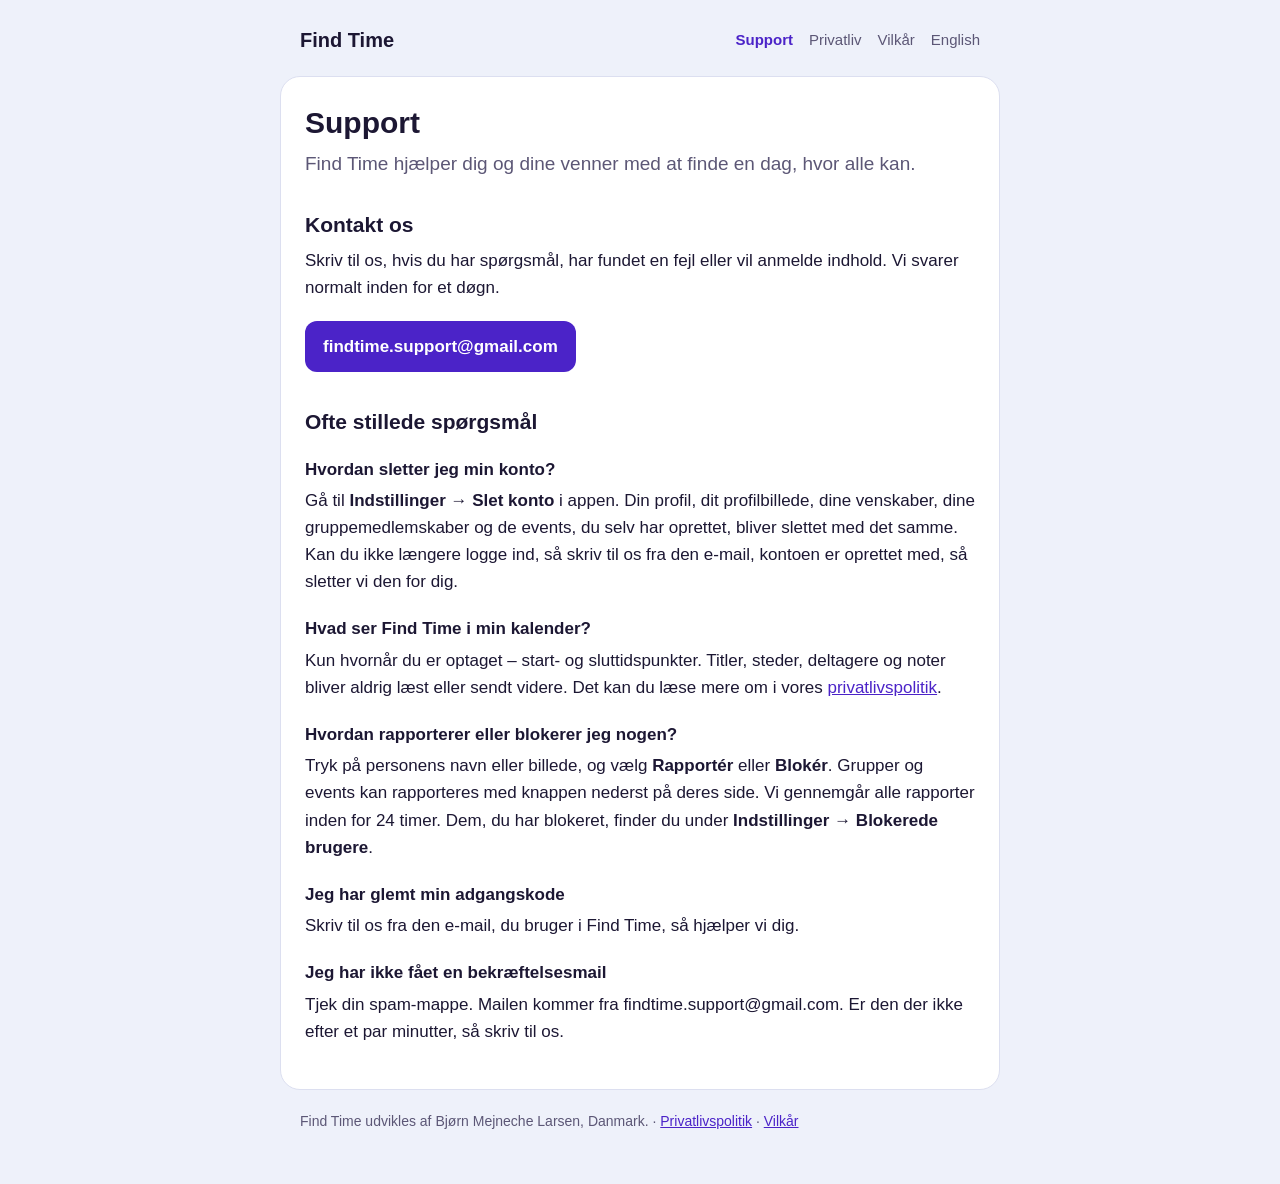
==== index.html @ 451dfdba "Tilføj support, privatlivspolitik, vilkår og bekræftelsesside på dansk og engelsk Co-Authored-By: Cl" ====
<!doctype html>
<html lang="da">
<head>
  <meta charset="utf-8">
  <meta name="viewport" content="width=device-width, initial-scale=1">
  <title>Find Time – Support</title>
  <meta name="description" content="Hjælp og kontakt til Find Time, appen der finder en dag, hvor alle kan.">
  <link rel="alternate" hreflang="en" href="en/">
  <link rel="stylesheet" href="style.css">
</head>
<body>
  <header>
    <a class="brand" href="./">Find Time</a>
    <nav>
      <a href="./" aria-current="page">Support</a>
      <a href="privatliv.html">Privatliv</a>
      <a href="vilkaar.html">Vilkår</a>
      <a href="en/" hreflang="en" lang="en">English</a>
    </nav>
  </header>
  <main>
    <h1>Support</h1>
    <p class="lead">Find Time hjælper dig og dine venner med at finde en dag, hvor alle kan.</p>

    <h2>Kontakt os</h2>
    <p>Skriv til os, hvis du har spørgsmål, har fundet en fejl eller vil anmelde indhold. Vi svarer normalt inden for et døgn.</p>
    <a class="contact" href="mailto:findtime.support@gmail.com">findtime.support@gmail.com</a>

    <h2>Ofte stillede spørgsmål</h2>

    <h3>Hvordan sletter jeg min konto?</h3>
    <p>Gå til <strong>Indstillinger → Slet konto</strong> i appen. Din profil, dit profilbillede, dine venskaber, dine gruppemedlemskaber og de events, du selv har oprettet, bliver slettet med det samme. Kan du ikke længere logge ind, så skriv til os fra den e-mail, kontoen er oprettet med, så sletter vi den for dig.</p>

    <h3>Hvad ser Find Time i min kalender?</h3>
    <p>Kun hvornår du er optaget – start- og sluttidspunkter. Titler, steder, deltagere og noter bliver aldrig læst eller sendt videre. Det kan du læse mere om i vores <a href="privatliv.html">privatlivspolitik</a>.</p>

    <h3>Hvordan rapporterer eller blokerer jeg nogen?</h3>
    <p>Tryk på personens navn eller billede, og vælg <strong>Rapportér</strong> eller <strong>Blokér</strong>. Grupper og events kan rapporteres med knappen nederst på deres side. Vi gennemgår alle rapporter inden for 24 timer. Dem, du har blokeret, finder du under <strong>Indstillinger → Blokerede brugere</strong>.</p>

    <h3>Jeg har glemt min adgangskode</h3>
    <p>Skriv til os fra den e-mail, du bruger i Find Time, så hjælper vi dig.</p>

    <h3>Jeg har ikke fået en bekræftelsesmail</h3>
    <p>Tjek din spam-mappe. Mailen kommer fra findtime.support@gmail.com. Er den der ikke efter et par minutter, så skriv til os.</p>
  </main>
  <footer>
    <p>Find Time udvikles af Bjørn Mejneche Larsen, Danmark. · <a href="privatliv.html">Privatlivspolitik</a> · <a href="vilkaar.html">Vilkår</a></p>
  </footer>
</body>
</html>
---- style.css ----
:root {
  --bg: #eef1fa;
  --surface: #ffffff;
  --text: #1c1733;
  --muted: #5c5776;
  --accent: #4b23c8;
  --border: #dcdff0;
}

@media (prefers-color-scheme: dark) {
  :root {
    --bg: #14111f;
    --surface: #1e1a2e;
    --text: #f1eff9;
    --muted: #aaa5c4;
    --accent: #a993ff;
    --border: #2f2a45;
  }
}

* { box-sizing: border-box; }

body {
  margin: 0;
  background: var(--bg);
  color: var(--text);
  font: 17px/1.6 -apple-system, BlinkMacSystemFont, "Segoe UI", Roboto, Helvetica, Arial, sans-serif;
  -webkit-text-size-adjust: 100%;
}

header, main, footer {
  max-width: 720px;
  margin: 0 auto;
  padding: 0 20px;
}

header {
  display: flex;
  flex-wrap: wrap;
  align-items: center;
  justify-content: space-between;
  gap: 12px;
  padding-top: 24px;
  padding-bottom: 8px;
}

.brand {
  font-weight: 800;
  font-size: 20px;
  color: var(--text);
  text-decoration: none;
}

nav {
  display: flex;
  flex-wrap: wrap;
  gap: 16px;
  font-size: 15px;
}

nav a { color: var(--muted); text-decoration: none; }
nav a[aria-current="page"] { color: var(--accent); font-weight: 600; }

main {
  background: var(--surface);
  border: 1px solid var(--border);
  border-radius: 20px;
  padding: 28px 24px 32px;
  margin-top: 12px;
}

h1 { font-size: 30px; line-height: 1.2; margin: 0 0 8px; }
h2 { font-size: 21px; line-height: 1.3; margin: 32px 0 8px; }
h3 { font-size: 17px; margin: 20px 0 4px; }
p, ul { margin: 0 0 12px; }
ul { padding-left: 22px; }
li { margin-bottom: 4px; }
a { color: var(--accent); }

.updated { color: var(--muted); font-size: 15px; margin-bottom: 20px; }
.lead { font-size: 19px; color: var(--muted); }

.contact {
  display: inline-block;
  margin: 8px 0 4px;
  padding: 12px 18px;
  border-radius: 12px;
  background: var(--accent);
  color: #ffffff;
  font-weight: 600;
  text-decoration: none;
  word-break: break-all;
}

@media (prefers-color-scheme: dark) {
  .contact { color: #14111f; }
}

.center { text-align: center; padding-top: 24px; }
.center .mark { font-size: 56px; line-height: 1; margin-bottom: 12px; }

footer {
  color: var(--muted);
  font-size: 14px;
  padding-top: 20px;
  padding-bottom: 40px;
}
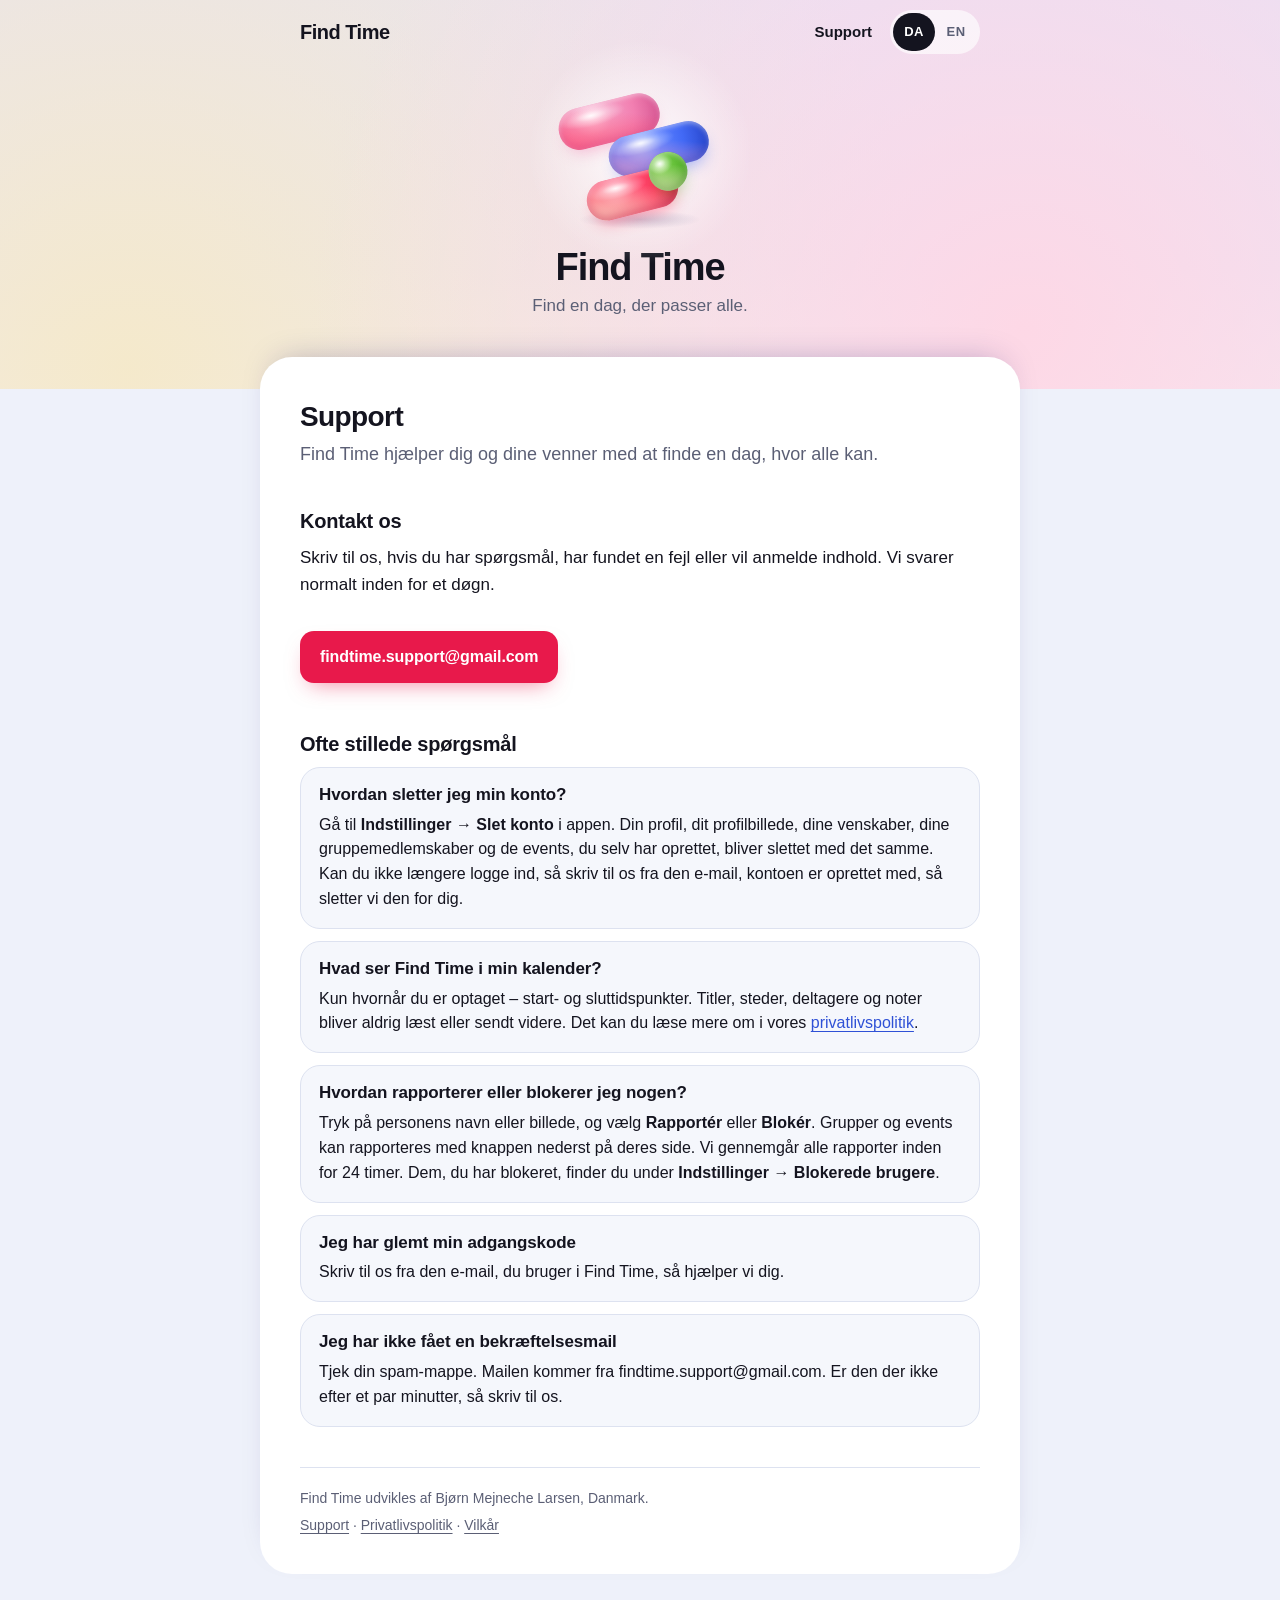
==== commit 191f235d: "Redesign siden, så den matcher appens lyse tema Farver, hjørner, skygger og toningen øverst er hente" ====
--- a/index.html
+++ b/index.html
@@ -2,49 +2,68 @@
 <html lang="da">
 <head>
   <meta charset="utf-8">
-  <meta name="viewport" content="width=device-width, initial-scale=1">
+  <meta name="viewport" content="width=device-width, initial-scale=1, viewport-fit=cover">
+  <meta name="color-scheme" content="light">
+  <meta name="theme-color" content="#E6E3F8">
   <title>Find Time – Support</title>
   <meta name="description" content="Hjælp og kontakt til Find Time, appen der finder en dag, hvor alle kan.">
   <link rel="alternate" hreflang="en" href="en/">
   <link rel="stylesheet" href="style.css">
 </head>
 <body>
-  <header>
-    <a class="brand" href="./">Find Time</a>
-    <nav>
-      <a href="./" aria-current="page">Support</a>
-      <a href="privatliv.html">Privatliv</a>
-      <a href="vilkaar.html">Vilkår</a>
-      <a href="en/" hreflang="en" lang="en">English</a>
-    </nav>
-  </header>
-  <main>
-    <h1>Support</h1>
-    <p class="lead">Find Time hjælper dig og dine venner med at finde en dag, hvor alle kan.</p>
+  <div class="top">
+    <header class="bar">
+      <a class="brand" href="./">Find Time</a>
+      <nav>
+        <a href="./" aria-current="page">Support</a>
+        <div class="lang" role="group" aria-label="Sprog"><span lang="da">DA</span><a href="en/" hreflang="en" lang="en">EN</a></div>
+      </nav>
+    </header>
+    <div class="hero">
+      <div class="art" aria-hidden="true">
+        <div class="float"><i class="pink"></i><i class="cobalt"></i><i class="coral"></i><i class="green"></i></div>
+      </div>
+      <p class="name">Find Time</p>
+      <p class="tagline">Find en dag, der passer alle.</p>
+    </div>
+  </div>
+  <div class="sheet">
+    <main>
+      <h1>Support</h1>
+      <p class="lead">Find Time hjælper dig og dine venner med at finde en dag, hvor alle kan.</p>
 
-    <h2>Kontakt os</h2>
-    <p>Skriv til os, hvis du har spørgsmål, har fundet en fejl eller vil anmelde indhold. Vi svarer normalt inden for et døgn.</p>
-    <a class="contact" href="mailto:findtime.support@gmail.com">findtime.support@gmail.com</a>
+      <h2>Kontakt os</h2>
+      <p>Skriv til os, hvis du har spørgsmål, har fundet en fejl eller vil anmelde indhold. Vi svarer normalt inden for et døgn.</p>
+      <a class="button" href="mailto:findtime.support@gmail.com">findtime.support@gmail.com</a>
 
-    <h2>Ofte stillede spørgsmål</h2>
-
-    <h3>Hvordan sletter jeg min konto?</h3>
-    <p>Gå til <strong>Indstillinger → Slet konto</strong> i appen. Din profil, dit profilbillede, dine venskaber, dine gruppemedlemskaber og de events, du selv har oprettet, bliver slettet med det samme. Kan du ikke længere logge ind, så skriv til os fra den e-mail, kontoen er oprettet med, så sletter vi den for dig.</p>
-
-    <h3>Hvad ser Find Time i min kalender?</h3>
-    <p>Kun hvornår du er optaget – start- og sluttidspunkter. Titler, steder, deltagere og noter bliver aldrig læst eller sendt videre. Det kan du læse mere om i vores <a href="privatliv.html">privatlivspolitik</a>.</p>
-
-    <h3>Hvordan rapporterer eller blokerer jeg nogen?</h3>
-    <p>Tryk på personens navn eller billede, og vælg <strong>Rapportér</strong> eller <strong>Blokér</strong>. Grupper og events kan rapporteres med knappen nederst på deres side. Vi gennemgår alle rapporter inden for 24 timer. Dem, du har blokeret, finder du under <strong>Indstillinger → Blokerede brugere</strong>.</p>
-
-    <h3>Jeg har glemt min adgangskode</h3>
-    <p>Skriv til os fra den e-mail, du bruger i Find Time, så hjælper vi dig.</p>
-
-    <h3>Jeg har ikke fået en bekræftelsesmail</h3>
-    <p>Tjek din spam-mappe. Mailen kommer fra findtime.support@gmail.com. Er den der ikke efter et par minutter, så skriv til os.</p>
-  </main>
-  <footer>
-    <p>Find Time udvikles af Bjørn Mejneche Larsen, Danmark. · <a href="privatliv.html">Privatlivspolitik</a> · <a href="vilkaar.html">Vilkår</a></p>
-  </footer>
+      <h2>Ofte stillede spørgsmål</h2>
+      <div class="faq">
+        <section>
+          <h3>Hvordan sletter jeg min konto?</h3>
+          <p>Gå til <strong>Indstillinger → Slet konto</strong> i appen. Din profil, dit profilbillede, dine venskaber, dine gruppemedlemskaber og de events, du selv har oprettet, bliver slettet med det samme. Kan du ikke længere logge ind, så skriv til os fra den e-mail, kontoen er oprettet med, så sletter vi den for dig.</p>
+        </section>
+        <section>
+          <h3>Hvad ser Find Time i min kalender?</h3>
+          <p>Kun hvornår du er optaget – start- og sluttidspunkter. Titler, steder, deltagere og noter bliver aldrig læst eller sendt videre. Det kan du læse mere om i vores <a href="privatliv.html">privatlivspolitik</a>.</p>
+        </section>
+        <section>
+          <h3>Hvordan rapporterer eller blokerer jeg nogen?</h3>
+          <p>Tryk på personens navn eller billede, og vælg <strong>Rapportér</strong> eller <strong>Blokér</strong>. Grupper og events kan rapporteres med knappen nederst på deres side. Vi gennemgår alle rapporter inden for 24 timer. Dem, du har blokeret, finder du under <strong>Indstillinger → Blokerede brugere</strong>.</p>
+        </section>
+        <section>
+          <h3>Jeg har glemt min adgangskode</h3>
+          <p>Skriv til os fra den e-mail, du bruger i Find Time, så hjælper vi dig.</p>
+        </section>
+        <section>
+          <h3>Jeg har ikke fået en bekræftelsesmail</h3>
+          <p>Tjek din spam-mappe. Mailen kommer fra findtime.support@gmail.com. Er den der ikke efter et par minutter, så skriv til os.</p>
+        </section>
+      </div>
+    </main>
+    <footer>
+      <p>Find Time udvikles af Bjørn Mejneche Larsen, Danmark.</p>
+      <p><a href="./">Support</a> · <a href="privatliv.html">Privatlivspolitik</a> · <a href="vilkaar.html">Vilkår</a></p>
+    </footer>
+  </div>
 </body>
 </html>
--- a/style.css
+++ b/style.css
@@ -1,107 +1,409 @@
 :root {
-  --bg: #eef1fa;
-  --surface: #ffffff;
-  --text: #1c1733;
-  --muted: #5c5776;
-  --accent: #4b23c8;
-  --border: #dcdff0;
-}
-
-@media (prefers-color-scheme: dark) {
-  :root {
-    --bg: #14111f;
-    --surface: #1e1a2e;
-    --text: #f1eff9;
-    --muted: #aaa5c4;
-    --accent: #a993ff;
-    --border: #2f2a45;
-  }
+  color-scheme: light;
+  --bg: #EEF1FA;
+  --surface: #FFFFFF;
+  --surface-muted: #F5F7FC;
+  --border: #DDE2F0;
+  --text: #14141F;
+  --text-secondary: #5B5F75;
+  --text-tertiary: #8A8EA3;
+  --action: #E8194B;
+  --action-pressed: #C70E3C;
+  --link: #2F51D6;
+  --focus: #4269F5;
+  --bleed:
+    radial-gradient(circle farthest-side at 80% 85%, rgba(255,214,228,0.9) 0%, rgba(255,214,228,0) 70%),
+    radial-gradient(circle farthest-side at 10% 95%, rgba(245,233,201,0.95) 0%, rgba(245,233,201,0) 70%),
+    linear-gradient(180deg, #E6E3F8 0%, #EAE6F7 70%, #F1ECF6 100%);
 }
 
 * { box-sizing: border-box; }
+
+html { -webkit-text-size-adjust: 100%; }
 
 body {
   margin: 0;
+  min-height: 100vh;
+  min-height: 100svh;
+  display: flex;
+  flex-direction: column;
   background: var(--bg);
   color: var(--text);
-  font: 17px/1.6 -apple-system, BlinkMacSystemFont, "Segoe UI", Roboto, Helvetica, Arial, sans-serif;
-  -webkit-text-size-adjust: 100%;
-}
-
-header, main, footer {
-  max-width: 720px;
+  font: 17px/1.6 -apple-system, BlinkMacSystemFont, "SF Pro Text", "Segoe UI", Roboto, Helvetica, Arial, sans-serif;
+  -webkit-font-smoothing: antialiased;
+}
+
+.top {
+  position: relative;
+  overflow: hidden;
+  padding: 0 20px 64px;
+  background-color: #E4E1F7;
+  background-image: var(--bleed);
+}
+
+.bar {
+  max-width: 680px;
   margin: 0 auto;
-  padding: 0 20px;
-}
-
-header {
+  min-height: 64px;
+  padding-top: env(safe-area-inset-top);
   display: flex;
-  flex-wrap: wrap;
   align-items: center;
   justify-content: space-between;
   gap: 12px;
-  padding-top: 24px;
-  padding-bottom: 8px;
 }
 
 .brand {
+  font-size: 20px;
   font-weight: 800;
-  font-size: 20px;
+  letter-spacing: -0.5px;
   color: var(--text);
   text-decoration: none;
 }
 
 nav {
   display: flex;
-  flex-wrap: wrap;
-  gap: 16px;
+  align-items: center;
+  gap: 6px;
+}
+
+nav > a {
+  display: inline-flex;
+  align-items: center;
+  min-height: 44px;
+  padding: 0 12px;
+  border-radius: 999px;
   font-size: 15px;
-}
-
-nav a { color: var(--muted); text-decoration: none; }
-nav a[aria-current="page"] { color: var(--accent); font-weight: 600; }
-
-main {
+  font-weight: 600;
+  color: var(--text-secondary);
+  text-decoration: none;
+}
+
+nav > a[aria-current] { color: var(--text); }
+
+.lang {
+  display: inline-flex;
+  padding: 3px;
+  border-radius: 999px;
+  background: rgba(255,255,255,0.65);
+}
+
+.lang a,
+.lang span {
+  display: inline-flex;
+  align-items: center;
+  justify-content: center;
+  min-width: 42px;
+  min-height: 38px;
+  padding: 0 10px;
+  border-radius: 999px;
+  font-size: 13px;
+  font-weight: 700;
+  letter-spacing: 0.4px;
+  color: var(--text-secondary);
+  text-decoration: none;
+}
+
+.lang span {
+  background: var(--text);
+  color: #FFFFFF;
+}
+
+.hero {
+  max-width: 680px;
+  margin: 0 auto;
+  padding-top: 8px;
+  display: flex;
+  flex-direction: column;
+  align-items: center;
+  gap: 6px;
+  text-align: center;
+}
+
+.name {
+  margin: 0;
+  font-size: 38px;
+  line-height: 42px;
+  font-weight: 800;
+  letter-spacing: -1.1px;
+}
+
+.tagline {
+  margin: 0;
+  max-width: 280px;
+  font-size: 17px;
+  line-height: 23px;
+  color: var(--text-secondary);
+}
+
+.art {
+  position: relative;
+  width: 160px;
+  height: 160px;
+  margin-bottom: 8px;
+}
+
+.art::before,
+.art::after {
+  content: "";
+  position: absolute;
+  z-index: 0;
+}
+
+.art::before {
+  inset: -20%;
+  background: radial-gradient(circle closest-side, rgba(255,255,255,0.95) 0%, rgba(255,255,255,0.5) 45%, rgba(255,255,255,0) 100%);
+}
+
+.art::after {
+  left: 12%;
+  top: 86%;
+  width: 76%;
+  height: 12%;
+  background: radial-gradient(ellipse closest-side, rgba(40,48,110,0.2) 0%, rgba(40,48,110,0) 100%);
+}
+
+.float {
+  position: absolute;
+  z-index: 1;
+  inset: 0;
+  transform: rotate(-14deg);
+  animation: drift 2.6s ease-in-out infinite alternate;
+}
+
+@keyframes drift {
+  to { transform: translateY(-3.5%) rotate(-14deg); }
+}
+
+@media (prefers-reduced-motion: reduce) {
+  .float { animation: none; }
+}
+
+.art i,
+.ok {
+  position: absolute;
+  border-radius: 999px;
+  background-color: var(--base);
+  background-image:
+    radial-gradient(ellipse closest-side at 34% 26%, rgba(255,255,255,0.92) 0%, rgba(255,255,255,0.35) 45%, rgba(255,255,255,0) 100%),
+    linear-gradient(200deg, rgba(255,255,255,0) 35%, var(--blend) 100%),
+    radial-gradient(circle farthest-corner at 34% 28%, var(--light) 0%, var(--mid) 28%, var(--base) 58%, var(--deep) 100%);
+  box-shadow:
+    inset 0 -4px 9px var(--shade),
+    inset 0 2px 5px rgba(255,255,255,0.5),
+    0 9px 15px -6px var(--glow);
+}
+
+.pink { --light: #FFD3E6; --mid: #F59AC2; --base: #F27FB1; --deep: #D2508E; --shade: rgba(210,80,142,0.45); --glow: rgba(242,127,177,0.45); }
+.cobalt { --light: #A9BEFF; --mid: #5C80FF; --base: #4269F5; --deep: #2340C4; --shade: rgba(35,64,196,0.45); --glow: rgba(66,105,245,0.45); }
+.coral { --light: #FF9DB4; --mid: #FF5577; --base: #FF315B; --deep: #C4093A; --shade: rgba(196,9,58,0.45); --glow: rgba(255,49,91,0.45); }
+.green { --light: #B9EB98; --mid: #6CC63F; --base: #58B52E; --deep: #3A8A17; --shade: rgba(58,138,23,0.45); --glow: rgba(88,181,46,0.4); }
+
+.art i:nth-child(1) { left: 4%; top: 14%; width: 64%; height: 26%; --blend: rgba(255,85,119,0.9); }
+.art i:nth-child(2) { left: 30%; top: 38%; width: 64%; height: 26%; --blend: rgba(245,154,194,0.9); }
+.art i:nth-child(3) { left: 10%; top: 62%; width: 58%; height: 25%; --blend: rgba(248,237,209,0.9); }
+.art i:nth-child(4) { left: 52%; top: 54%; width: 24%; height: 24%; --blend: rgba(248,237,209,0.9); }
+
+.sheet {
+  flex: 1;
+  position: relative;
+  margin-top: -32px;
+  padding: 30px 24px calc(28px + env(safe-area-inset-bottom));
   background: var(--surface);
+  border-radius: 32px 32px 0 0;
+  box-shadow: 0 -12px 32px -18px rgba(40,30,110,0.35);
+}
+
+main,
+footer {
+  max-width: 680px;
+  margin: 0 auto;
+}
+
+h1 {
+  margin: 0 0 8px;
+  font-size: 28px;
+  line-height: 1.15;
+  font-weight: 800;
+  letter-spacing: -0.6px;
+}
+
+h2 {
+  margin: 40px 0 10px;
+  font-size: 20px;
+  line-height: 1.3;
+  font-weight: 700;
+  letter-spacing: -0.2px;
+}
+
+h3 {
+  margin: 0 0 6px;
+  font-size: 17px;
+  line-height: 1.35;
+  font-weight: 700;
+  letter-spacing: -0.1px;
+}
+
+p,
+ul { margin: 0 0 16px; }
+
+ul { padding-left: 22px; }
+
+li { margin-bottom: 10px; }
+
+li::marker { color: var(--action); }
+
+strong { font-weight: 650; }
+
+a {
+  color: var(--link);
+  text-decoration-thickness: 1px;
+  text-underline-offset: 3px;
+}
+
+a:focus-visible {
+  outline: 2px solid var(--focus);
+  outline-offset: 2px;
+  border-radius: 6px;
+}
+
+.updated {
+  margin-bottom: 24px;
+  font-size: 14px;
+  color: var(--text-tertiary);
+}
+
+.lead {
+  font-size: 18px;
+  line-height: 1.5;
+  color: var(--text-secondary);
+}
+
+.button {
+  display: flex;
+  align-items: center;
+  justify-content: center;
+  min-height: 52px;
+  margin: 16px 0 8px;
+  padding: 10px 20px;
+  border-radius: 14px;
+  background: var(--action);
+  color: #FFFFFF;
+  font-size: 16px;
+  font-weight: 700;
+  letter-spacing: -0.1px;
+  text-decoration: none;
+  overflow-wrap: anywhere;
+  box-shadow: 0 10px 22px -10px rgba(232,25,75,0.55);
+  transition: transform 0.1s, background-color 0.1s;
+}
+
+.button:active {
+  background: var(--action-pressed);
+  transform: scale(0.98);
+}
+
+.faq {
+  display: grid;
+  gap: 12px;
+}
+
+.faq section {
+  padding: 16px 18px;
+  background: var(--surface-muted);
   border: 1px solid var(--border);
   border-radius: 20px;
-  padding: 28px 24px 32px;
-  margin-top: 12px;
-}
-
-h1 { font-size: 30px; line-height: 1.2; margin: 0 0 8px; }
-h2 { font-size: 21px; line-height: 1.3; margin: 32px 0 8px; }
-h3 { font-size: 17px; margin: 20px 0 4px; }
-p, ul { margin: 0 0 12px; }
-ul { padding-left: 22px; }
-li { margin-bottom: 4px; }
-a { color: var(--accent); }
-
-.updated { color: var(--muted); font-size: 15px; margin-bottom: 20px; }
-.lead { font-size: 19px; color: var(--muted); }
-
-.contact {
-  display: inline-block;
-  margin: 8px 0 4px;
-  padding: 12px 18px;
-  border-radius: 12px;
-  background: var(--accent);
-  color: #ffffff;
-  font-weight: 600;
-  text-decoration: none;
-  word-break: break-all;
-}
-
-@media (prefers-color-scheme: dark) {
-  .contact { color: #14111f; }
-}
-
-.center { text-align: center; padding-top: 24px; }
-.center .mark { font-size: 56px; line-height: 1; margin-bottom: 12px; }
+}
+
+.faq p {
+  margin: 0;
+  font-size: 16px;
+  line-height: 1.55;
+}
 
 footer {
-  color: var(--muted);
+  width: 100%;
+  margin-top: 40px;
+  padding-top: 20px;
+  border-top: 1px solid var(--border);
   font-size: 14px;
-  padding-top: 20px;
-  padding-bottom: 40px;
-}
+  line-height: 1.5;
+  color: var(--text-secondary);
+}
+
+footer p { margin: 0 0 6px; }
+
+footer a { color: var(--text-secondary); }
+
+.solo {
+  background-color: #E4E1F7;
+  background-image: var(--bleed);
+}
+
+.solo .top {
+  flex: 1;
+  padding-bottom: 32px;
+  background: none;
+}
+
+.card {
+  max-width: 420px;
+  margin: 20px auto 0;
+  padding: 32px 24px 30px;
+  background: var(--surface);
+  border-radius: 28px;
+  text-align: center;
+  box-shadow: 0 16px 32px -14px rgba(28,34,80,0.28);
+}
+
+.card h1 { margin-bottom: 10px; }
+
+.card p {
+  margin: 0;
+  font-size: 18px;
+  line-height: 1.45;
+  color: var(--text-secondary);
+}
+
+.ok {
+  position: relative;
+  display: grid;
+  place-items: center;
+  width: 72px;
+  height: 72px;
+  margin: 0 auto 20px;
+  --blend: rgba(248,237,209,0.9);
+  box-shadow:
+    inset 0 -7px 16px var(--shade),
+    inset 0 4px 9px rgba(255,255,255,0.5),
+    0 16px 26px -10px var(--glow);
+}
+
+.ok svg {
+  width: 34px;
+  height: 34px;
+  filter: drop-shadow(0 1px 2px rgba(47,122,20,0.5));
+}
+
+.solo footer {
+  margin-top: 0;
+  padding: 0 20px calc(24px + env(safe-area-inset-bottom));
+  border-top: 0;
+  text-align: center;
+}
+
+@media (min-width: 760px) {
+  .top { padding-bottom: 72px; }
+
+  .sheet {
+    flex: none;
+    width: calc(100% - 48px);
+    max-width: 760px;
+    margin: -32px auto 48px;
+    padding: 44px 40px 32px;
+    border-radius: 32px;
+  }
+
+  .button { display: inline-flex; }
+
+  .card { margin-top: 32px; padding: 40px 32px 36px; }
+}
